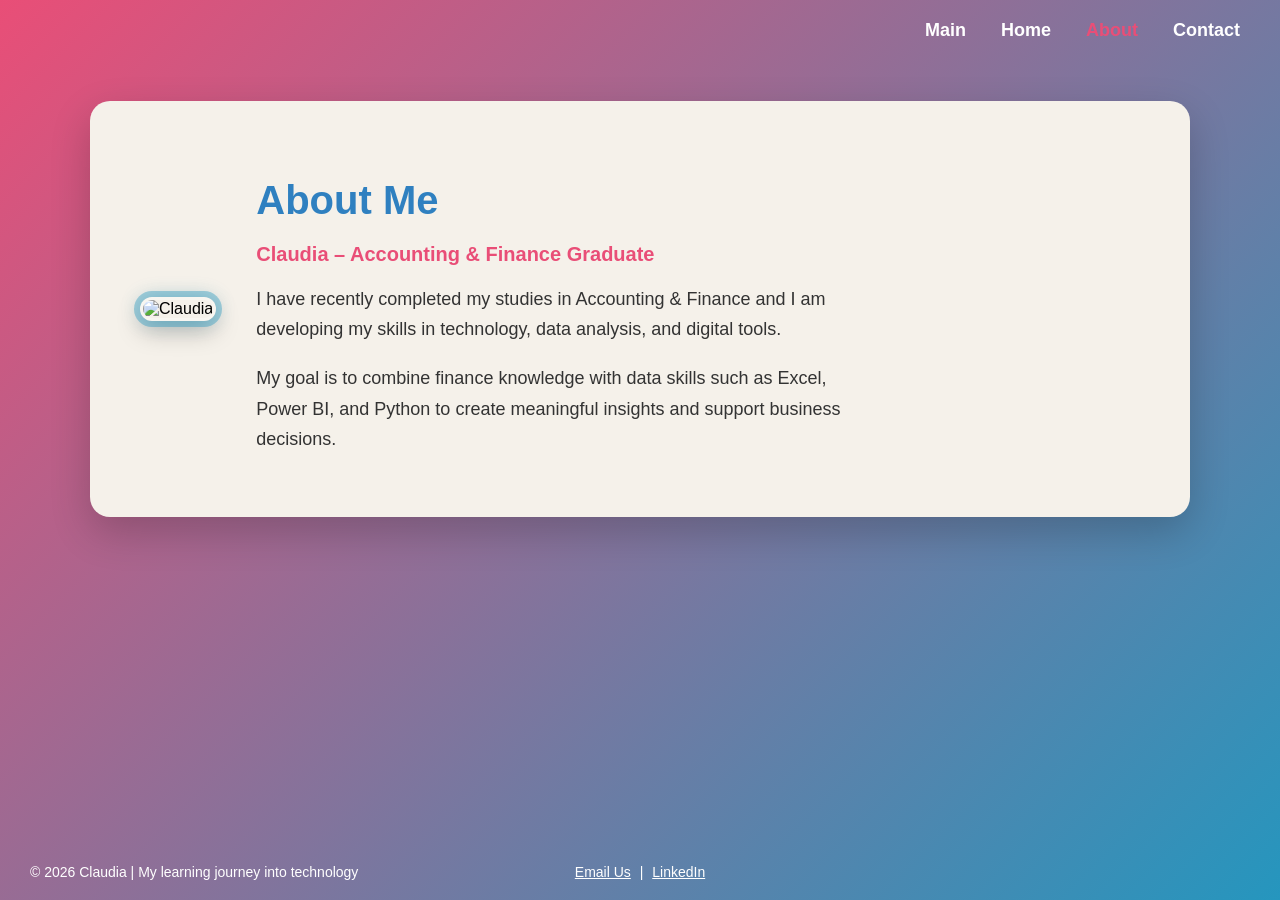
==== about.html @ de5d7d76 "Initial commit" ====
<!DOCTYPE html>
<html lang="en">
<head>
<meta charset="UTF-8">
<meta name="viewport" content="width=device-width, initial-scale=1.0">
<title>About</title>

<style>
body {
    background: linear-gradient(135deg, #e94e77, #2596be);
    background-repeat: no-repeat;
    background-size: cover;
    background-attachment: fixed;
    font-family: Arial, sans-serif;
    margin: 0;
    min-height: 100vh;
    display: flex;
    flex-direction: column;
}

/* HEADER */
header {
    display: flex;
    justify-content: flex-end;
    align-items: center;
    width: 100%;
    padding: 20px 40px;
    box-sizing: border-box;
}

header a {
    margin-left: 35px;
    color: white;
    text-decoration: none;
    font-size: 18px;
    font-weight: bold;
    transition: color 0.3s ease;
}

header a:hover {
    color: #e94e77;
}

.active {
    color: #e94e77;
}

/* MAIN — ✅ FINAL FIX HERE */
main {
    flex: 1;
    display: flex;
    justify-content: center;
    align-items: flex-start; /* 🔥 moved content up */
    padding: 40px 20px;
}

/* ABOUT CARD */
.about-container {
    max-width: 1000px;
    width: 100%;
    background: #f5f1ea;
    border-radius: 20px;
    padding: 50px;
    display: flex;
    gap: 40px;
    align-items: center;
    box-shadow: 0 15px 40px rgba(0,0,0,0.2);
    transition: 0.3s ease;
}

.about-container:hover {
    transform: translateY(-3px);
}

/* IMAGE */
.about-img img {
    width: 240px;
    height: 320px;
    object-fit: cover;
    object-position: center 30%;
    border-radius: 15px;
    border: 3px solid rgba(255,255,255,0.3);
    box-shadow:
        0 0 0 6px rgba(37,150,190,0.4),
        0 0 20px rgba(37,150,190,0.3),
        0 10px 25px rgba(0,0,0,0.25);
    transition: all 0.3s ease;
}

.about-img img:hover {
    transform: scale(1.03);
}

/* TEXT */
.about-text {
    color: #333;
    max-width: 600px;
}

.about-text h1 {
    font-size: 40px;
    font-weight: bold;
    margin-bottom: 10px;
    color: #2f80c0;
}

.about-text h3 {
    color: #e94e77;
    margin-bottom: 18px;
    font-size: 20px;
}

.about-text p {
    font-size: 18px;
    line-height: 1.7;
    margin-bottom: 12px;
}

/* FOOTER */
footer {
    padding: 20px 30px;
    font-size: 14px;
    color: white;
}

.footer-container {
    display: grid;
    grid-template-columns: 1fr 1fr 1fr;
    align-items: center;
}

.footer-left {
    justify-self: start;
}

.footer-center {
    justify-self: center;
}

footer a {
    color: white;
    text-decoration: underline;
    margin: 0 5px;
}
</style>
</head>

<body>

<header>
<a href="index.html">Main</a>
<a href="home.html">Home</a>
<a href="about.html" class="active">About</a>
<a href="contact.html">Contact</a>
</header>

<main>
<div class="about-container">

<div class="about-img">
<img src="images/me1.png" alt="Claudia">
</div>

<div class="about-text">
<h1>About Me</h1>
<h3>Claudia – Accounting & Finance Graduate</h3>

<p>
I have recently completed my studies in Accounting & Finance and I am developing my skills in technology, data analysis, and digital tools.
</p>

<p>
My goal is to combine finance knowledge with data skills such as Excel, Power BI, and Python to create meaningful insights and support business decisions.
</p>

</div>

</div>
</main>

<footer>
<div class="footer-container">

<div class="footer-left">
© 2026 Claudia | My learning journey into technology
</div>

<div class="footer-center">
<a href="mailto:cake1@gmail.com">Email Us</a> |
<a href="https://www.linkedin.com" target="_blank">LinkedIn</a>
</div>

</div>
</footer>

</body>
</html>
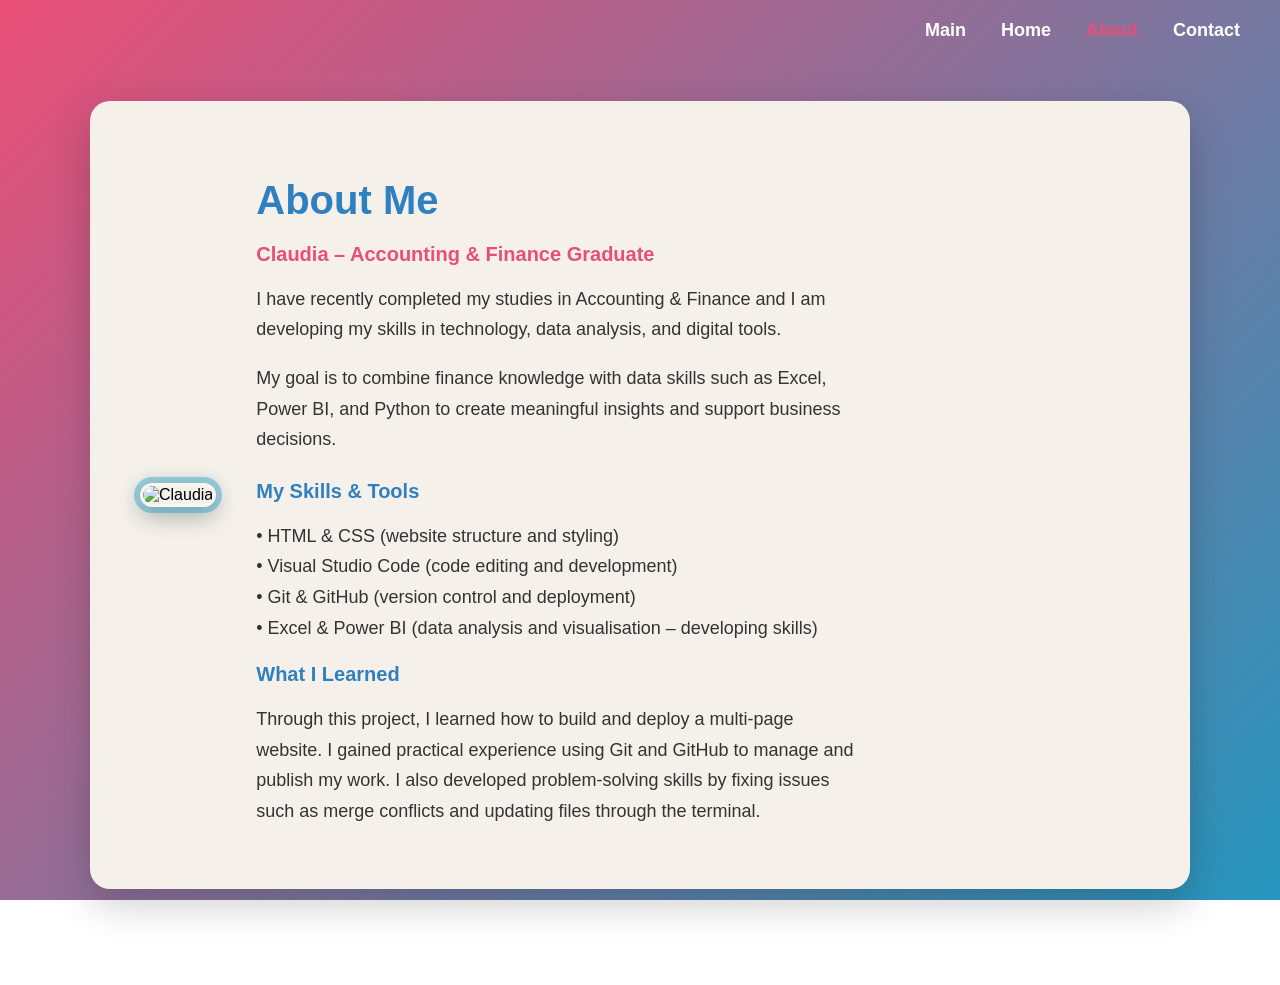
==== commit 84b70866: "Updated about page" ====
--- a/about.html
+++ b/about.html
@@ -45,12 +45,12 @@
     color: #e94e77;
 }
 
-/* MAIN — ✅ FINAL FIX HERE */
+/* MAIN */
 main {
     flex: 1;
     display: flex;
     justify-content: center;
-    align-items: flex-start; /* 🔥 moved content up */
+    align-items: flex-start;
     padding: 40px 20px;
 }
 
@@ -173,6 +173,23 @@
 My goal is to combine finance knowledge with data skills such as Excel, Power BI, and Python to create meaningful insights and support business decisions.
 </p>
 
+<!-- NEW SECTION -->
+<h3 style="color:#2f80c0; margin-top:25px;">My Skills & Tools</h3>
+
+<p>
+• HTML & CSS (website structure and styling)<br>
+• Visual Studio Code (code editing and development)<br>
+• Git & GitHub (version control and deployment)<br>
+• Excel & Power BI (data analysis and visualisation – developing skills)
+</p>
+
+<!-- NEW SECTION -->
+<h3 style="color:#2f80c0; margin-top:20px;">What I Learned</h3>
+
+<p>
+Through this project, I learned how to build and deploy a multi-page website. I gained practical experience using Git and GitHub to manage and publish my work. I also developed problem-solving skills by fixing issues such as merge conflicts and updating files through the terminal.
+</p>
+
 </div>
 
 </div>
@@ -182,7 +199,7 @@
 <div class="footer-container">
 
 <div class="footer-left">
-© 2026 Claudia | My learning journey into technology
+© 2026 Claudia | Built using HTML, CSS & GitHub Pages
 </div>
 
 <div class="footer-center">
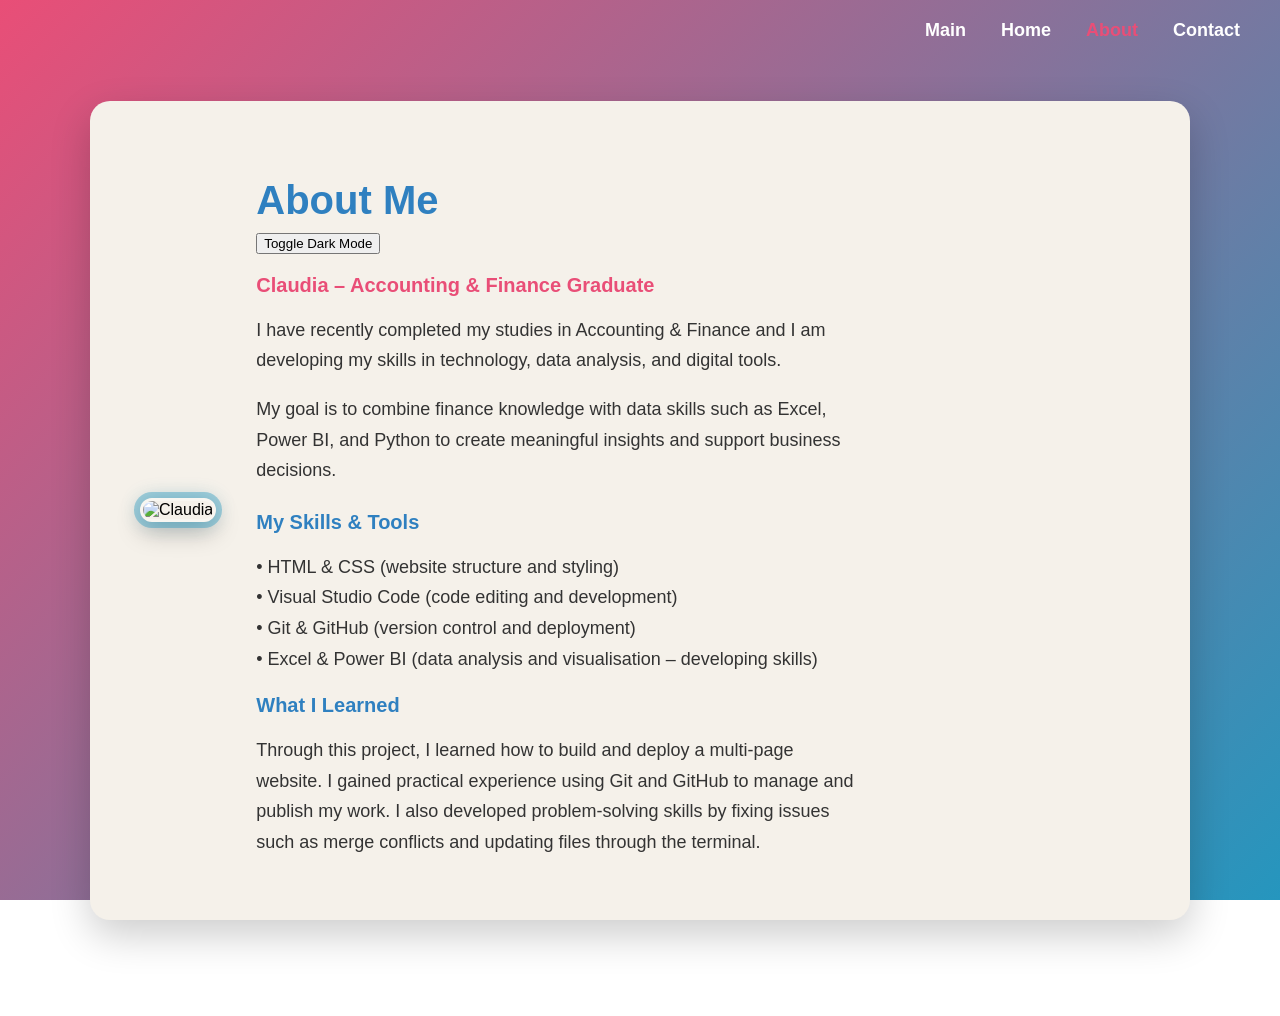
==== commit 9f5633e5: "Added dark mode button to about page" ====
--- a/about.html
+++ b/about.html
@@ -163,6 +163,8 @@
 
 <div class="about-text">
 <h1>About Me</h1>
+<button id="theme-toggle">Toggle Dark Mode</button>
+
 <h3>Claudia – Accounting & Finance Graduate</h3>
 
 <p>
@@ -173,7 +175,6 @@
 My goal is to combine finance knowledge with data skills such as Excel, Power BI, and Python to create meaningful insights and support business decisions.
 </p>
 
-<!-- NEW SECTION -->
 <h3 style="color:#2f80c0; margin-top:25px;">My Skills & Tools</h3>
 
 <p>
@@ -183,7 +184,6 @@
 • Excel & Power BI (data analysis and visualisation – developing skills)
 </p>
 
-<!-- NEW SECTION -->
 <h3 style="color:#2f80c0; margin-top:20px;">What I Learned</h3>
 
 <p>
@@ -203,12 +203,13 @@
 </div>
 
 <div class="footer-center">
-<a href="mailto:cake1@gmail.com">Email Us</a> |
-<a href="https://www.linkedin.com" target="_blank">LinkedIn</a>
+<a href="mailto:cake1@gmail.com">Email Me</a> |
+<a href="https://www.linkedin.com" target="_blank" rel="noopener noreferrer" aria-label="LinkedIn profile (opens in new tab)">LinkedIn</a>
 </div>
 
 </div>
 </footer>
 
+<script src="script.js"></script>
 </body>
 </html>
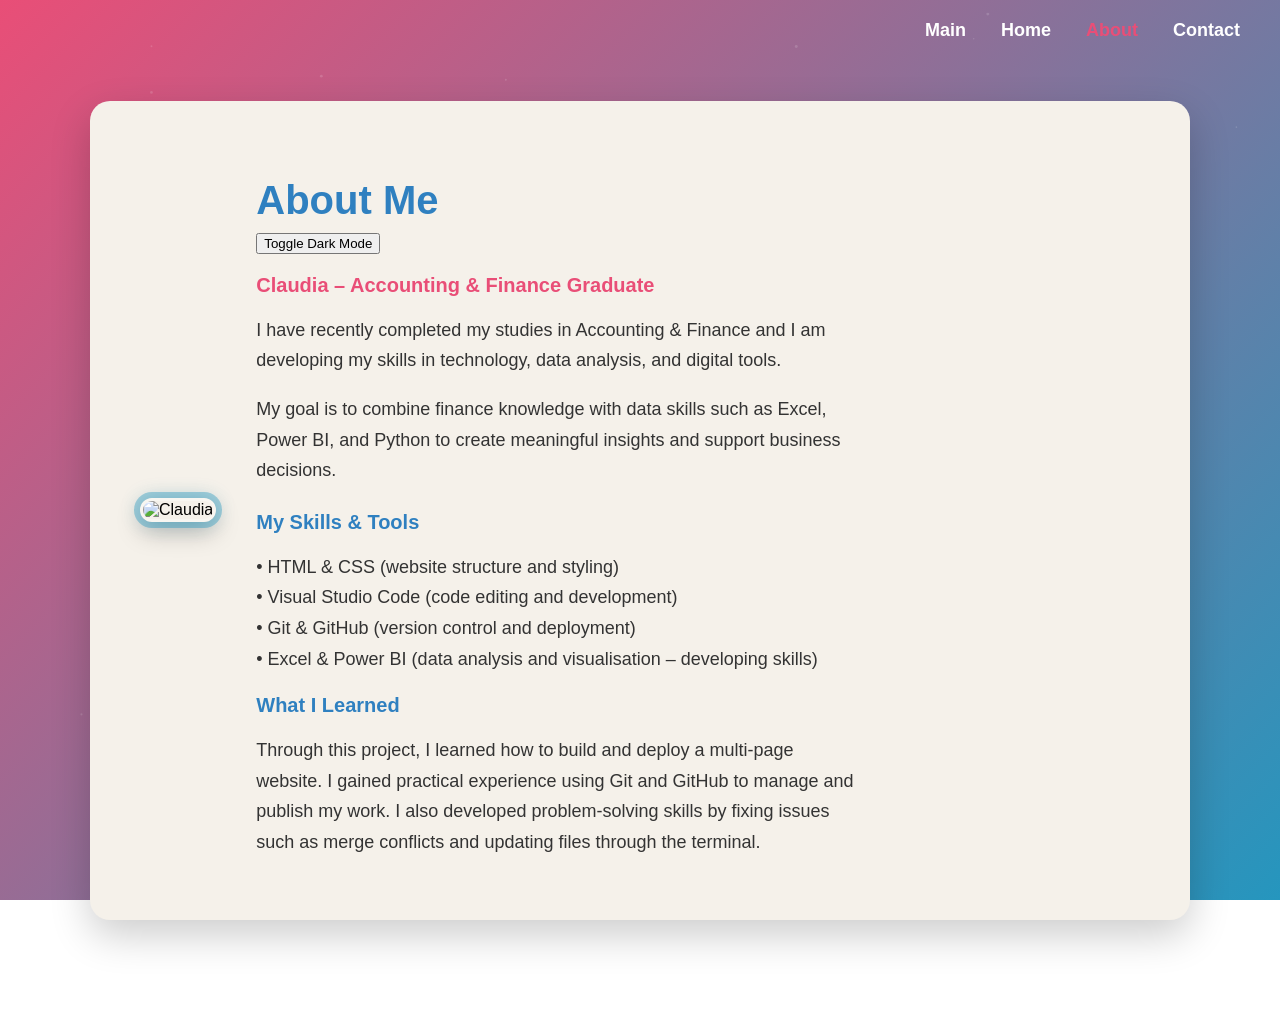
==== commit d31a141f: "Add canvas animation to about page" ====
--- a/about.html
+++ b/about.html
@@ -16,6 +16,16 @@
     min-height: 100vh;
     display: flex;
     flex-direction: column;
+}
+
+/* CANVAS */
+#background-canvas {
+    position: fixed;
+    top: 0;
+    left: 0;
+    width: 100%;
+    height: 100%;
+    z-index: -1;
 }
 
 /* HEADER */
@@ -147,6 +157,8 @@
 
 <body>
 
+<canvas id="background-canvas"></canvas>
+
 <header>
 <a href="index.html">Main</a>
 <a href="home.html">Home</a>
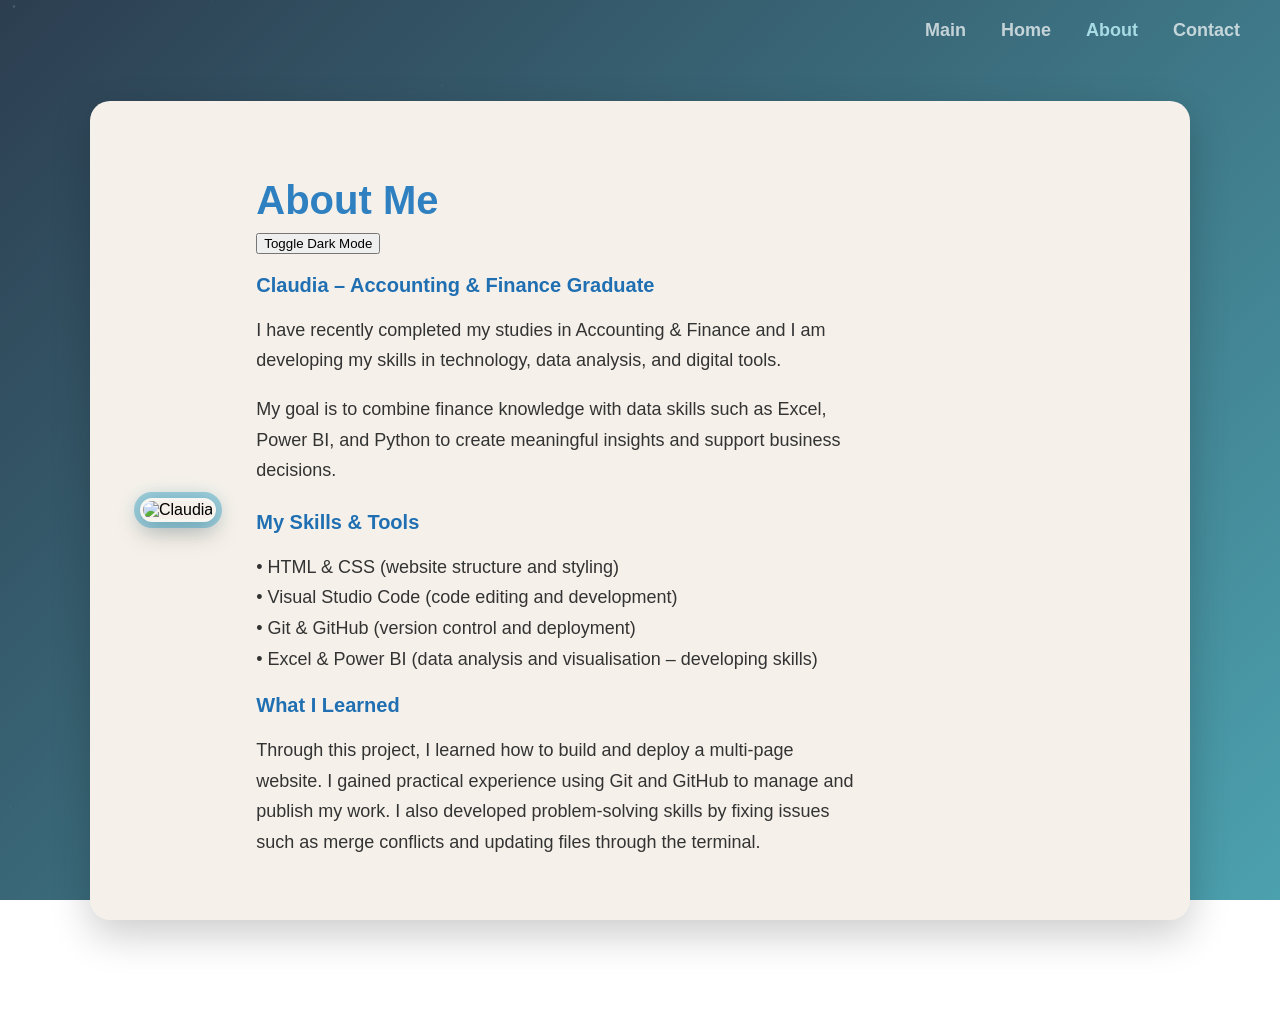
==== commit cad6630a: "Match about page with site theme and teal active nav" ====
--- a/about.html
+++ b/about.html
@@ -7,7 +7,7 @@
 
 <style>
 body {
-    background: linear-gradient(135deg, #e94e77, #2596be);
+    background: linear-gradient(135deg, #2c3e50, #4ca1af);
     background-repeat: no-repeat;
     background-size: cover;
     background-attachment: fixed;
@@ -40,7 +40,7 @@
 
 header a {
     margin-left: 35px;
-    color: white;
+    color: rgba(255,255,255,0.7);
     text-decoration: none;
     font-size: 18px;
     font-weight: bold;
@@ -48,11 +48,11 @@
 }
 
 header a:hover {
-    color: #e94e77;
+    color: #a8dbe3;
 }
 
 .active {
-    color: #e94e77;
+    color: #a8dbe3;
 }
 
 /* MAIN */
@@ -114,8 +114,9 @@
     color: #2f80c0;
 }
 
+/* REMOVE RED → USE BLUE */
 .about-text h3 {
-    color: #e94e77;
+    color: #1f6fb2;
     margin-bottom: 18px;
     font-size: 20px;
 }
@@ -187,7 +188,7 @@
 My goal is to combine finance knowledge with data skills such as Excel, Power BI, and Python to create meaningful insights and support business decisions.
 </p>
 
-<h3 style="color:#2f80c0; margin-top:25px;">My Skills & Tools</h3>
+<h3 style="color:#1f6fb2; margin-top:25px;">My Skills & Tools</h3>
 
 <p>
 • HTML & CSS (website structure and styling)<br>
@@ -196,7 +197,7 @@
 • Excel & Power BI (data analysis and visualisation – developing skills)
 </p>
 
-<h3 style="color:#2f80c0; margin-top:20px;">What I Learned</h3>
+<h3 style="color:#1f6fb2; margin-top:20px;">What I Learned</h3>
 
 <p>
 Through this project, I learned how to build and deploy a multi-page website. I gained practical experience using Git and GitHub to manage and publish my work. I also developed problem-solving skills by fixing issues such as merge conflicts and updating files through the terminal.
@@ -216,7 +217,7 @@
 
 <div class="footer-center">
 <a href="mailto:cake1@gmail.com">Email Me</a> |
-<a href="https://www.linkedin.com" target="_blank" rel="noopener noreferrer" aria-label="LinkedIn profile (opens in new tab)">LinkedIn</a>
+<a href="https://www.linkedin.com" target="_blank" rel="noopener noreferrer">LinkedIn</a>
 </div>
 
 </div>
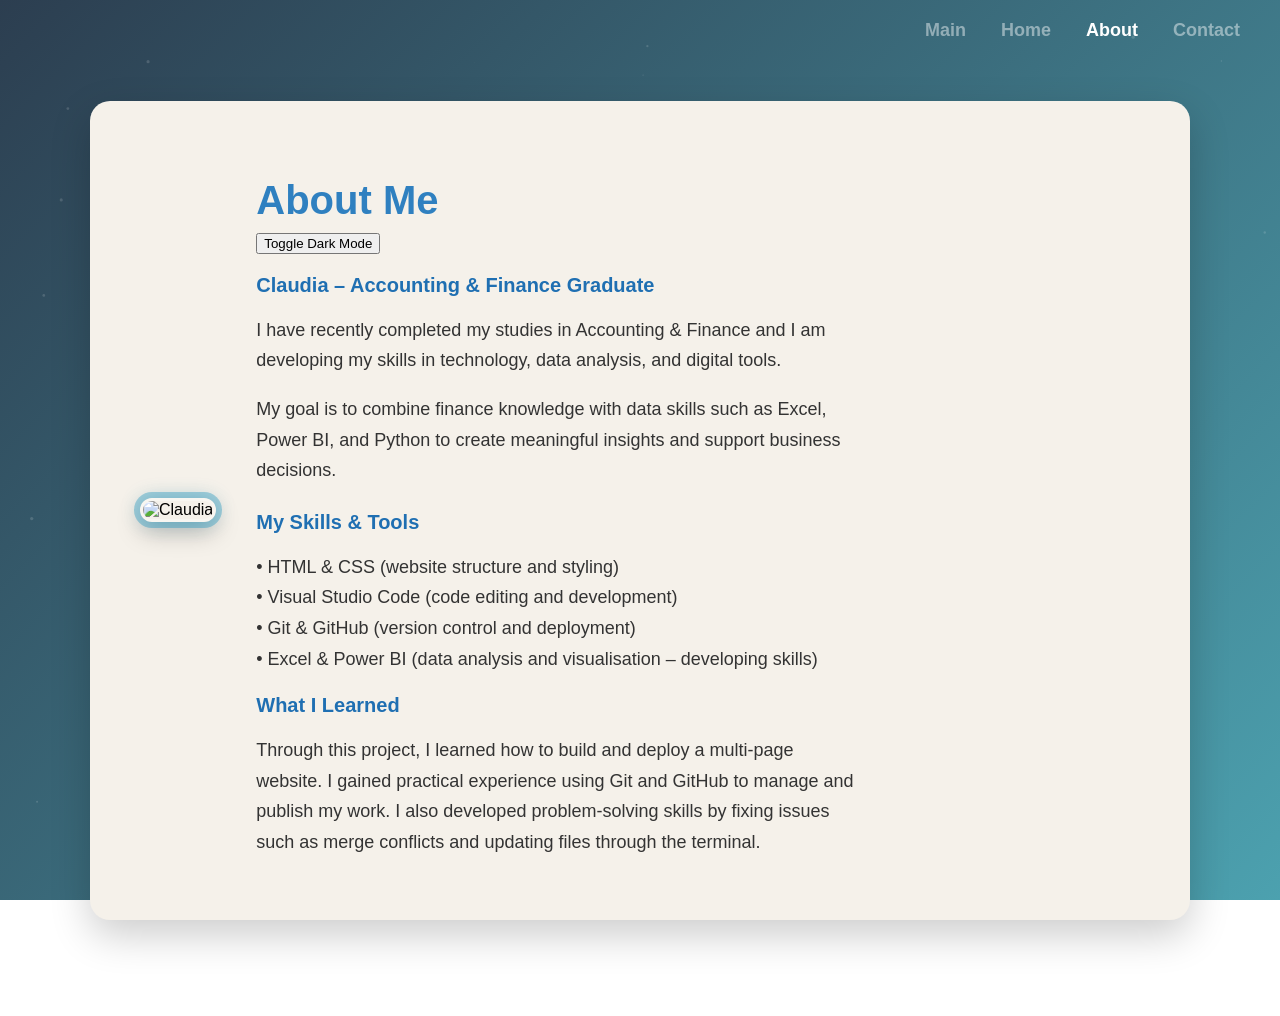
==== commit 715f3264: "Fix about active navigation visibility" ====
--- a/about.html
+++ b/about.html
@@ -40,7 +40,7 @@
 
 header a {
     margin-left: 35px;
-    color: rgba(255,255,255,0.7);
+    color: rgba(255,255,255,0.45);
     text-decoration: none;
     font-size: 18px;
     font-weight: bold;
@@ -51,8 +51,8 @@
     color: #a8dbe3;
 }
 
-.active {
-    color: #a8dbe3;
+header a.active {
+    color: #ffffff;
 }
 
 /* MAIN */
